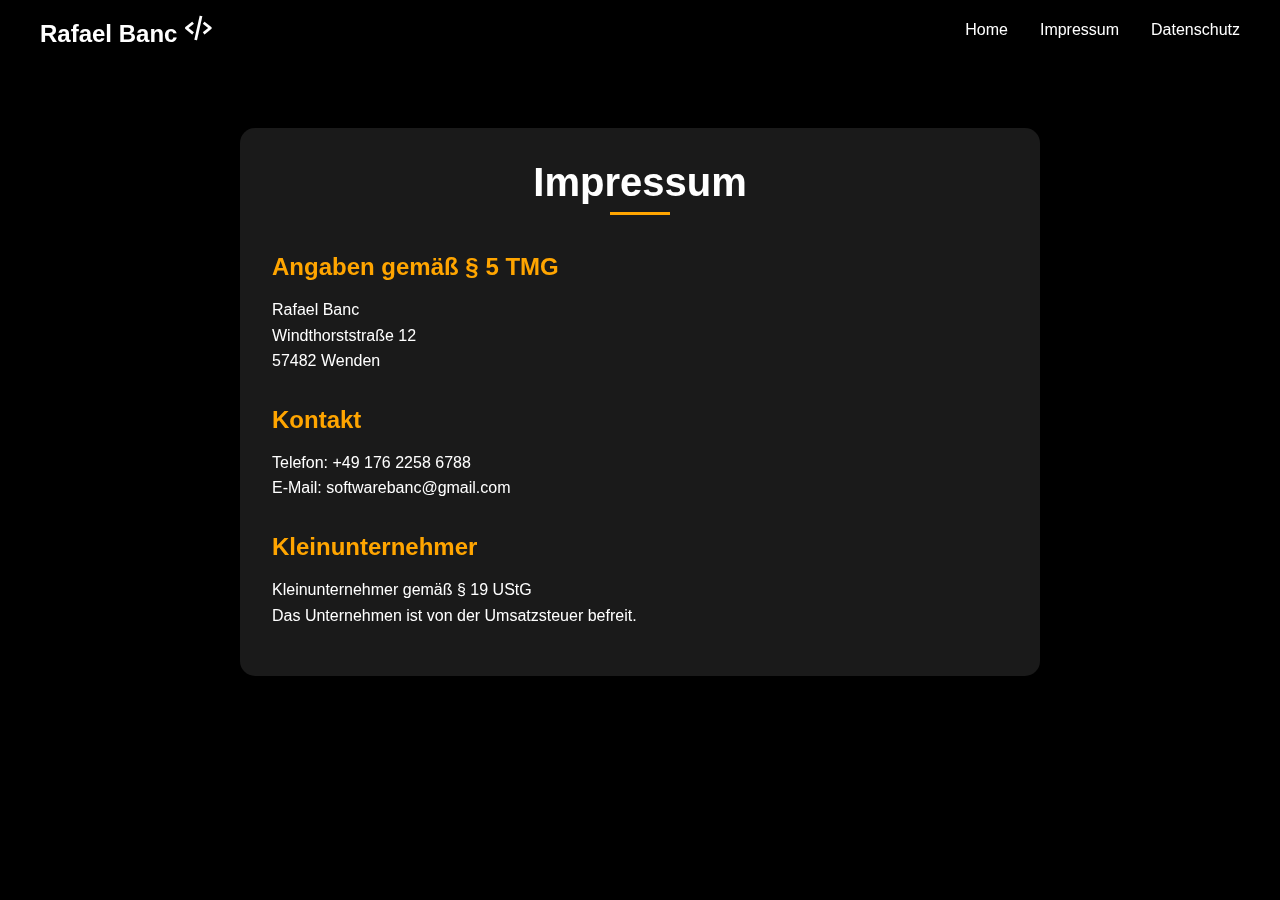
==== impressum.html @ 3b5b47be "Initial commit" ====
<!DOCTYPE html>
<html lang="en">
<head>
    <meta charset="UTF-8">
    <meta name="viewport" content="width=device-width, initial-scale=1.0">
    <link rel="stylesheet" href="https://fonts.googleapis.com/css2?family=Material+Symbols+Outlined:opsz,wght,FILL,GRAD@20..48,100..700,0..1,-50..200&icon_names=menu" />
    <link rel="stylesheet" href="style.css">
    <link href='https://unpkg.com/boxicons@2.1.4/css/boxicons.min.css' rel='stylesheet'>
    <link rel="stylesheet" href="sections.css">
    <link rel="stylesheet" href="footer.css">
    <script src="script.js" defer></script>
    <style>
        .legal-section {
            min-height: 100vh;
            background: rgba(0, 0, 0, 0.8);
            padding: 8rem 2rem 2rem 2rem;
            color: #fff;
        }

        .legal-content {
            max-width: 800px;
            margin: 0 auto;
            background: rgba(255, 255, 255, 0.1);
            backdrop-filter: blur(10px);
            padding: 2rem;
            border-radius: 15px;
        }

        .legal-content h1 {
            color: #fff;
            font-size: 2.5rem;
            text-align: center;
            margin-bottom: 3rem;
            position: relative;
        }

        .legal-content h1::after {
            content: '';
            position: absolute;
            width: 60px;
            height: 3px;
            background: orange;
            bottom: -10px;
            left: 50%;
            transform: translateX(-50%);
        }

        .legal-content h2 {
            color: orange;
            font-size: 1.5rem;
            margin: 2rem 0 1rem 0;
        }

        .legal-content p {
            margin-bottom: 1rem;
            line-height: 1.6;
        }

        .legal-content a {
            color: orange;
            text-decoration: none;
        }

        .legal-content a:hover {
            text-decoration: underline;
        }

        @media (max-width: 768px) {
            .legal-section {
                padding: 5rem 1rem 1rem 1rem;
            }

            .legal-content {
                padding: 1.5rem;
            }

            .legal-content h1 {
                font-size: 2rem;
            }
        }
    </style>
    <title>Impressum - Rafael Banc</title>
</head>
<body>
    <header>
        <div class="navbar">
            <div class="logo"><a href="/index.html">Rafael Banc</a>
                <i class='bx bx-code-alt'></i>
            </div>
            <ul class="links">
                <li><a href="/index.html">Home</a></li>
                <li><a href="/impressum.html">Impressum</a></li>
                <li><a href="/datenschutz.html">Datenschutz</a></li>
            </ul>
            
            <div class="toggle_btn">
                <span class="material-symbols-outlined">
                    menu
                    </span>
            </div>

            <div class="dropdown_menu">
                <li><a href="/index.html">Home</a></li>
                
                
                <li><a href="/datenschutz.html">Datenschutz</a></li>
                
            </div>
        </div>
    </header>
    

    <main class="legal-section">
        <div class="legal-content">
            <h1>Impressum</h1>
            
            <h2>Angaben gemäß § 5 TMG</h2>
            <p>Rafael Banc<br>
            Windthorststraße 12<br>
            57482 Wenden</p>

            <h2>Kontakt</h2>
            <p>Telefon: +49 176 2258 6788<br>
            E-Mail: softwarebanc@gmail.com</p>

            <h2>Kleinunternehmer</h2>
            <p>Kleinunternehmer gemäß § 19 UStG<br>
            Das Unternehmen ist von der Umsatzsteuer befreit.</p>

        
        </div>
    </main>
    
   
    
   
</body>
</html>
---- style.css ----
* {
    margin: 0;
    padding: 0;
    box-sizing: border-box;
    font-family: 'open sans', sans-serif;
}

body {
    height: 100vh;
    background-color: #000;
    background-image: url('mount.png');
    background-size: cover;
    background-position: center;
}

li {
    list-style: none;
}

a {
    text-decoration: none;
    color: #fff;
    font-size: 1rem;
}

a:hover {
    color: orange;
}
/* Header */

header {
    position: fixed;
    width: 100%;
    top: 0;
    left: 0;
    padding: 0 2rem;
    z-index: 1000;
    transition: background-color 0.3s ease, backdrop-filter 0.3s ease;
}

/* Blur-Effekt beim Scrollen */
header.scrolled {
    background: rgba(0, 0, 0, 0.5);
    backdrop-filter: blur(10px);
    -webkit-backdrop-filter: blur(10px);
}

.navbar {
    width: 100%;
    height: 60px;
    max-width: 1200px;
    margin: 0 auto;
    display: flex;
    align-items: center;
    justify-content: space-between;
}

.navbar .logo a{
    font-size: 1.5rem;
    font-weight: bold;
}

.navbar .links {
    display: flex;
    gap: 2rem;
}

.navbar .toggle_btn {
    color: #fff;
    font-size: 1.5rem;
    cursor: pointer;
    display: none;
}

.action_btn {
background-color: orange;
color: #fff;
padding: 0.5rem 1rem;
border: none;
outline: none;
border-radius: 20px;
font-size: 0.8rem;
font-weight: bold;
cursor: pointer;
transition: scale 0.2 ease;
}

.action_btn:hover {
    scale: 1.05;
    color: #fff;
}

.action_btn:active {
    scale: 0.95;
}

/* Dropdown-Menu */
.dropdown_menu {
    display: none;
    position: absolute;
    top: 60px;
    right: 2rem;
    width: 300px;
    height: 0;
    
    border-radius: 0 0 10px 10px;
    overflow: hidden;
    transition: all 0.3s ease;
}

.dropdown_menu.open {
    height: 240px;
   
}

.dropdown_menu.scrolled {
    background: rgba(0, 0, 0, 0.5);
    backdrop-filter: blur(10px);
    -webkit-backdrop-filter: blur(10px);
}

.dropdown_menu li {

    padding: 0.7rem;
    display: flex;
    align-items: center;
    justify-content: center;
}

.dropdown_menu .action_btn {
    width: 100%;
    text-align: center;
}

.bx-code-alt {
    font-size: 2rem;
    margin-right: 0.5rem;
    color: white;
}


/* RESPONSIVE DESIGN */
@media (max-width: 992px) {
    .navbar .links,
    .navbar > .action_btn {
        display: none;
    }

    .navbar .toggle_btn {
        display: block;
    }

    .dropdown_menu {
        display: block;
       
    }
}

@media (max-width: 576px) {
    .dropdown_menu {
        left: 2rem;
        width: unset;
       
    }
}
---- sections.css ----
#home {
    height: 100vh;
    display: flex;
    align-items: center;
    padding: 0 2rem;
}

.hero-content {
    max-width: 800px;
    margin-top: -60px; /* Offset für die Navbar */
    animation: fadeIn 1s ease-out;
}

.hero-content h1 {
    font-size: 3.5rem;
    color: #fff;
    margin-bottom: 1rem;
    text-shadow: 2px 2px 4px rgba(0, 0, 0, 0.5);
}

.hero-content p {
    font-size: 1.2rem;
    color: #fff;
    line-height: 1.6;
    margin-bottom: 2rem;
    max-width: 600px;
    text-shadow: 1px 1px 2px rgba(0, 0, 0, 0.5);
}

.highlight {
    color: orange;
}

@keyframes fadeIn {
    from {
        opacity: 0;
        transform: translateY(20px);
    }
    to {
        opacity: 1;
        transform: translateY(0);
    }
}

@media (max-width: 768px) {
    .hero-content h1 {
        font-size: 2.5rem;
    }
    
    .hero-content p {
        font-size: 1rem;
    }
}

/* about Section */

#about {
    min-height: 100vh;
    background: rgba(0, 0, 0, 0.8);
    display: flex;
    align-items: center;
    justify-content: center;
    padding: 4rem 2rem;
}

.about-content {
    max-width: 1200px;
    width: 100%;
    text-align: center;
}

.about-content h2 {
    color: #fff;
    font-size: 2.5rem;
    margin-bottom: 3rem;
    position: relative;
    display: inline-block;
}

.about-content h2::after {
    content: '';
    position: absolute;
    width: 60%;
    height: 3px;
    background: orange;
    bottom: -10px;
    left: 50%;
    transform: translateX(-50%);
}

.skills-container {
    display: grid;
    grid-template-columns: repeat(auto-fit, minmax(250px, 1fr));
    gap: 2rem;
    padding: 1rem;
}

.skill-card {
    background: rgba(255, 255, 255, 0.1);
    backdrop-filter: blur(10px);
    padding: 2rem;
    border-radius: 10px;
    transition: transform 0.3s ease;
}

.skill-card:hover {
    transform: translateY(-5px);
}

.skill-card i {
    font-size: 2.5rem;
    color: orange;
    margin-bottom: 1rem;
}

.skill-card h3 {
    color: #fff;
    font-size: 1.5rem;
    margin-bottom: 1rem;
}

.skill-card p {
    color: #fff;
    font-size: 1rem;
    line-height: 1.6;
}

@media (max-width: 768px) {
    .about-content h2 {
        font-size: 2rem;
    }
    
    .skills-container {
        grid-template-columns: 1fr;
        gap: 1.5rem;
    }
}
---- footer.css ----
.footer {
    
    bottom: 0;
    left: 0;
    width: 100%;
    background: rgba(255, 255, 255, 0.1);
    backdrop-filter: blur(15px);
    padding: 2rem;
    z-index: 100;
}

body {
padding-bottom: 300px;
}

.footer-content {
    max-width: 1200px;
    margin: 0 auto;
    display: flex;
    justify-content: space-between;
    align-items: flex-start;
    flex-wrap: wrap;
    gap: 2rem;
}

.footer-section {
    flex: 1;
    min-width: 250px;
}

.footer-section h3 {
    color: #fff;
    font-size: 1.2rem;
    margin-bottom: 1rem;
    font-weight: bold;
}

.footer-section p {
    color: #fff;
    font-size: 0.9rem;
    line-height: 1.5;
    margin-bottom: 1rem;
}

.footer-links {
    list-style: none;
    padding: 0;
}

.footer-links li {
    margin-bottom: 0.5rem;
}

.footer-links a {
    color: #fff;
    text-decoration: none;
    font-size: 0.9rem;
    transition: color 0.3s ease;
}

.footer-links a:hover {
    color: orange;
}

.social-links {
    display: flex;
    gap: 1rem;
    margin-top: 1rem;
}

.social-links a {
    color: #fff;
    font-size: 1.5rem;
    transition: color 0.3s ease;
}

.social-links a:hover {
    color: orange;
}

.footer-bottom {
    text-align: center;
    margin-top: 2rem;
    padding-top: 1rem;
    border-top: 1px solid rgba(255, 255, 255, 0.1);
    color: #fff;
    font-size: 0.8rem;
}

@media screen and (max-width: 992px) {
    .footer-section.info,
    .footer-section.links {
        display: none !important;
    }
    
    .footer-section {
        flex: 100%;
        text-align: center;
    }

    .footer-content {
        justify-content: center;
    }

    .social-links {
        justify-content: center;
        width: 100%; /* Wichtig für die Zentrierung */
    }
}

@media screen and (max-width: 576px) {
    .footer-content {
        padding: 2rem 1rem;
        gap: 1rem;
    }
    
    .social-links {
        justify-content: center;
        width: 100%;
    }
}
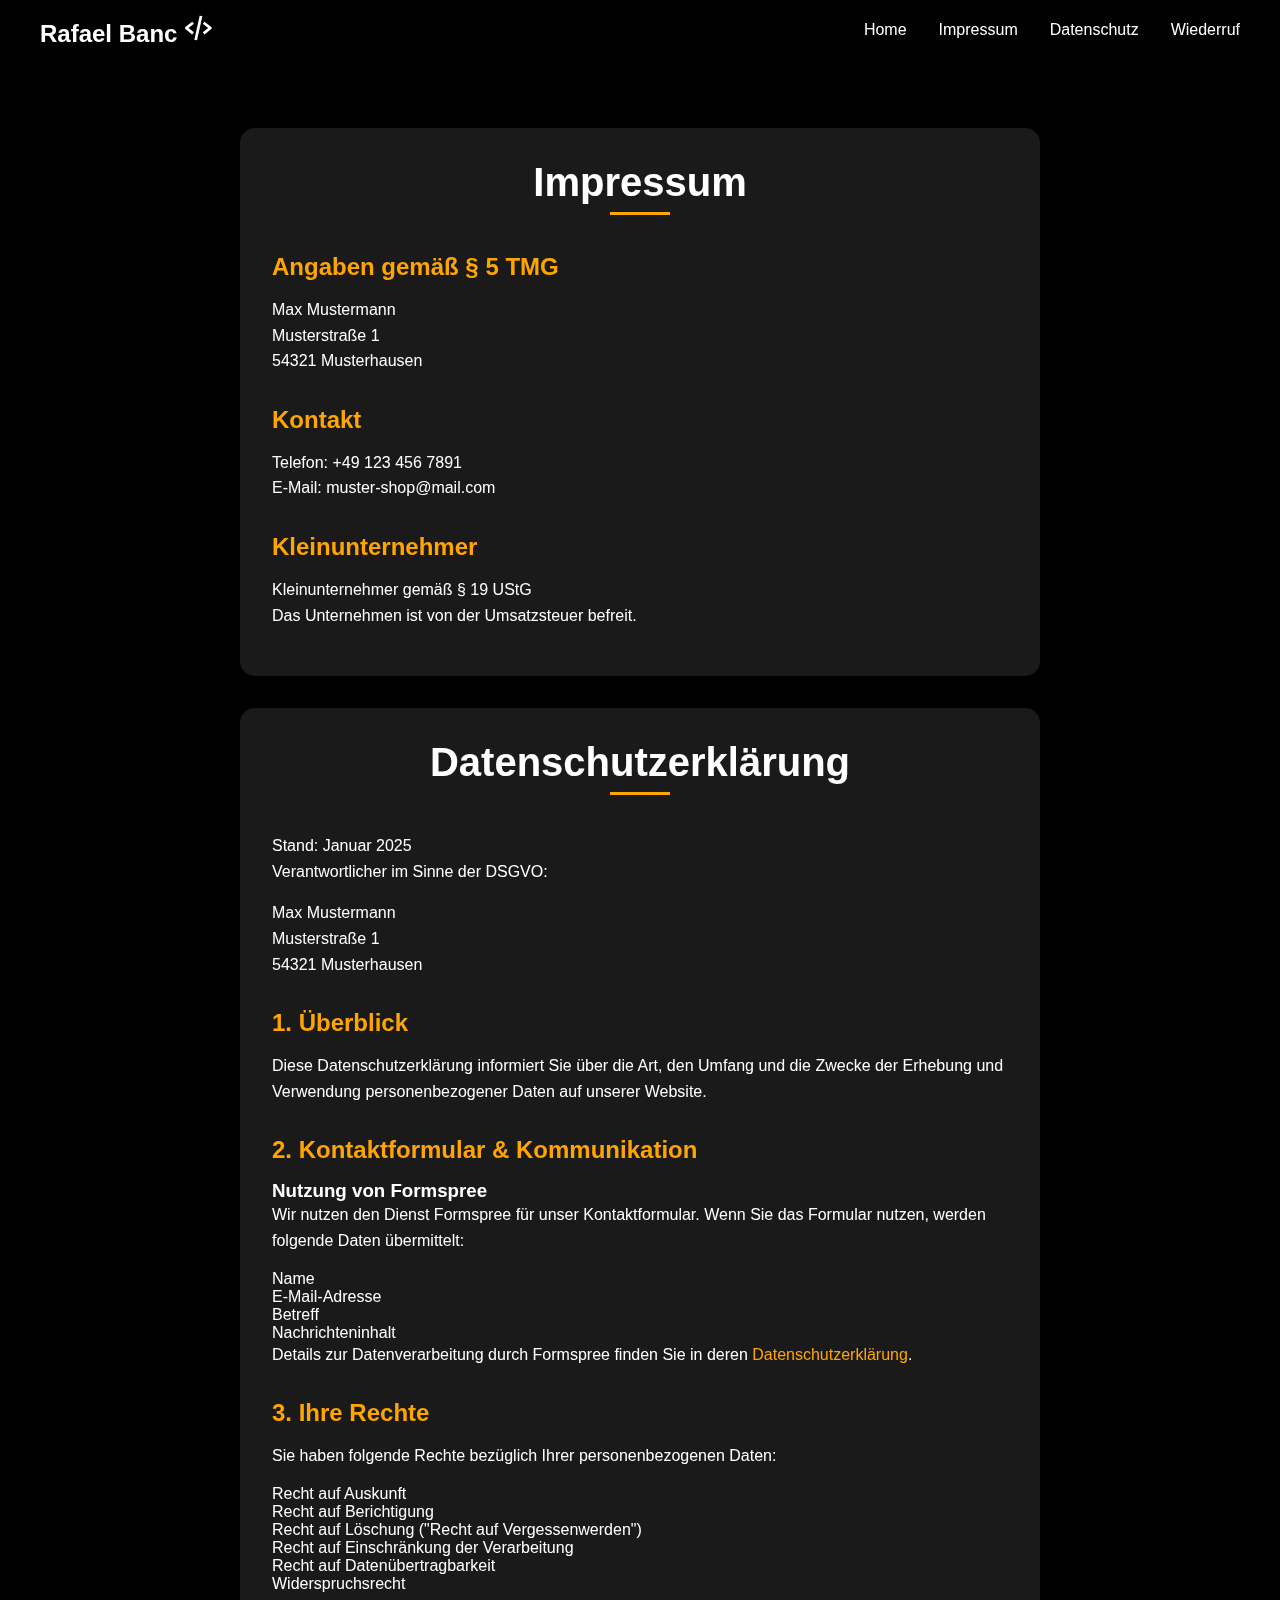
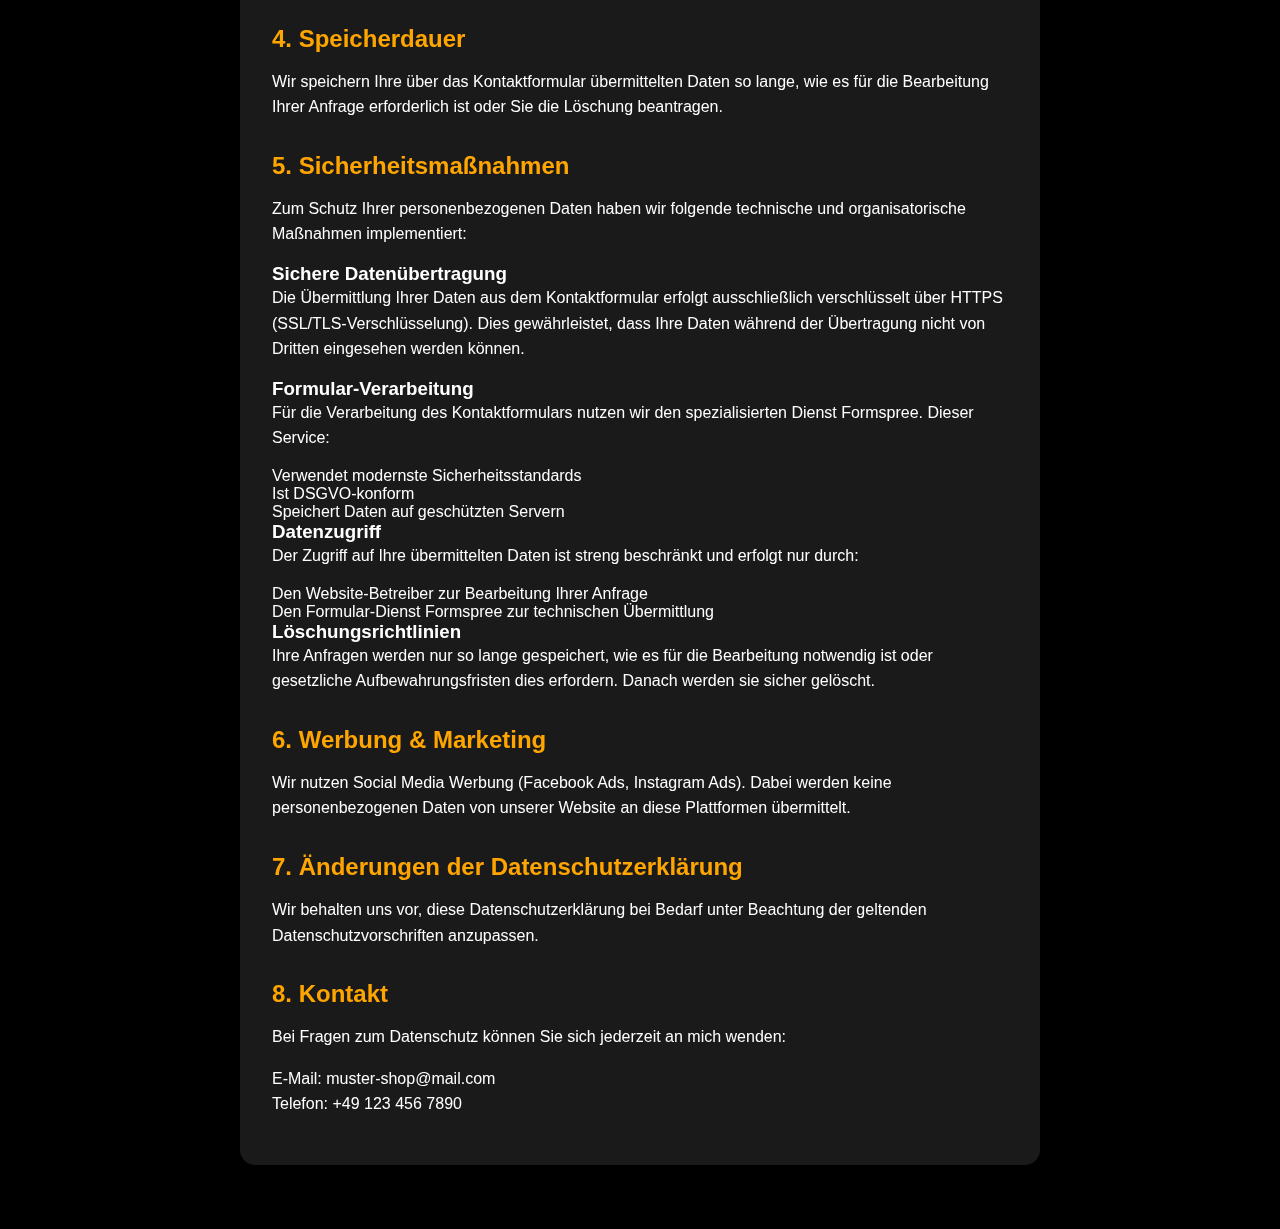
==== commit 75dacf51: "merge impressum & Datenschutzerklärung to singlepage-legal policy" ====
--- a/impressum.html
+++ b/impressum.html
@@ -15,6 +15,7 @@
             background: rgba(0, 0, 0, 0.8);
             padding: 8rem 2rem 2rem 2rem;
             color: #fff;
+            
         }
 
         .legal-content {
@@ -24,6 +25,7 @@
             backdrop-filter: blur(10px);
             padding: 2rem;
             border-radius: 15px;
+            margin-bottom: 2rem;
         }
 
         .legal-content h1 {
@@ -79,7 +81,7 @@
             }
         }
     </style>
-    <title>Impressum - Rafael Banc</title>
+    <title>Impressum - Max Mustermann</title>
 </head>
 <body>
     <header>
@@ -89,8 +91,9 @@
             </div>
             <ul class="links">
                 <li><a href="/index.html">Home</a></li>
-                <li><a href="/impressum.html">Impressum</a></li>
-                <li><a href="/datenschutz.html">Datenschutz</a></li>
+                <li><a href="#impressum.html">Impressum</a></li>
+                <li><a href="#datenschutz">Datenschutz</a></li>
+                <li><a href="#wiederruf">Wiederruf</a></li>
             </ul>
             
             <div class="toggle_btn">
@@ -101,9 +104,9 @@
 
             <div class="dropdown_menu">
                 <li><a href="/index.html">Home</a></li>
+                <li><a href="#wiederruf">Wiederruf</a></li>
                 
-                
-                <li><a href="/datenschutz.html">Datenschutz</a></li>
+                <li><a href="#datenschutz">Datenschutz</a></li>
                 
             </div>
         </div>
@@ -115,13 +118,13 @@
             <h1>Impressum</h1>
             
             <h2>Angaben gemäß § 5 TMG</h2>
-            <p>Rafael Banc<br>
-            Windthorststraße 12<br>
-            57482 Wenden</p>
+            <p>Max Mustermann<br>
+            Musterstraße 1<br>
+            54321 Musterhausen</p>
 
             <h2>Kontakt</h2>
-            <p>Telefon: +49 176 2258 6788<br>
-            E-Mail: softwarebanc@gmail.com</p>
+            <p>Telefon: +49 123 456 7891<br>
+            E-Mail: muster-shop@mail.com</p>
 
             <h2>Kleinunternehmer</h2>
             <p>Kleinunternehmer gemäß § 19 UStG<br>
@@ -129,8 +132,81 @@
 
         
         </div>
+   
+        <div class="legal-content">
+            <h1>Datenschutzerklärung</h1>
+
+            <div class="privacy-highlight">
+                <p>Stand: Januar 2025<br>
+                Verantwortlicher im Sinne der DSGVO:<br>
+                <p>Max Mustermann<br>
+                    Musterstraße 1<br>
+                    54321 Musterhausen</p>
+            </div>
+
+            <h2>1. Überblick</h2>
+            <p>Diese Datenschutzerklärung informiert Sie über die Art, den Umfang und die Zwecke der Erhebung und Verwendung personenbezogener Daten auf unserer Website.</p>
+
+            <h2>2. Kontaktformular & Kommunikation</h2>
+            <h3>Nutzung von Formspree</h3>
+            <p>Wir nutzen den Dienst Formspree für unser Kontaktformular. Wenn Sie das Formular nutzen, werden folgende Daten übermittelt:</p>
+            <ul>
+                <li>Name</li>
+                <li>E-Mail-Adresse</li>
+                <li>Betreff</li>
+                <li>Nachrichteninhalt</li>
+            </ul>
+            <p>Details zur Datenverarbeitung durch Formspree finden Sie in deren <a href="https://formspree.io/legal/privacy-policy" target="_blank">Datenschutzerklärung</a>.</p>
+
+            <h2>3. Ihre Rechte</h2>
+            <p>Sie haben folgende Rechte bezüglich Ihrer personenbezogenen Daten:</p>
+            <ul>
+                <li>Recht auf Auskunft</li>
+                <li>Recht auf Berichtigung</li>
+                <li>Recht auf Löschung ("Recht auf Vergessenwerden")</li>
+                <li>Recht auf Einschränkung der Verarbeitung</li>
+                <li>Recht auf Datenübertragbarkeit</li>
+                <li>Widerspruchsrecht</li>
+            </ul>
+
+            <h2>4. Speicherdauer</h2>
+            <p>Wir speichern Ihre über das Kontaktformular übermittelten Daten so lange, wie es für die Bearbeitung Ihrer Anfrage erforderlich ist oder Sie die Löschung beantragen.</p>
+
+            <h2>5. Sicherheitsmaßnahmen</h2>
+            <p>Zum Schutz Ihrer personenbezogenen Daten haben wir folgende technische und organisatorische Maßnahmen implementiert:</p>
+            
+            <h3>Sichere Datenübertragung</h3>
+            <p>Die Übermittlung Ihrer Daten aus dem Kontaktformular erfolgt ausschließlich verschlüsselt über HTTPS (SSL/TLS-Verschlüsselung). Dies gewährleistet, dass Ihre Daten während der Übertragung nicht von Dritten eingesehen werden können.</p>
+            
+            <h3>Formular-Verarbeitung</h3>
+            <p>Für die Verarbeitung des Kontaktformulars nutzen wir den spezialisierten Dienst Formspree. Dieser Service:</p>
+            <ul>
+                <li>Verwendet modernste Sicherheitsstandards</li>
+                <li>Ist DSGVO-konform</li>
+                <li>Speichert Daten auf geschützten Servern</li>
+            </ul>
+            
+            <h3>Datenzugriff</h3>
+            <p>Der Zugriff auf Ihre übermittelten Daten ist streng beschränkt und erfolgt nur durch:</p>
+            <ul>
+                <li>Den Website-Betreiber zur Bearbeitung Ihrer Anfrage</li>
+                <li>Den Formular-Dienst Formspree zur technischen Übermittlung</li>
+            </ul>
+            
+            <h3>Löschungsrichtlinien</h3>
+            <p>Ihre Anfragen werden nur so lange gespeichert, wie es für die Bearbeitung notwendig ist oder gesetzliche Aufbewahrungsfristen dies erfordern. Danach werden sie sicher gelöscht.</p>
+            <h2>6. Werbung & Marketing</h2>
+            <p>Wir nutzen Social Media Werbung (Facebook Ads, Instagram Ads). Dabei werden keine personenbezogenen Daten von unserer Website an diese Plattformen übermittelt.</p>
+
+            <h2>7. Änderungen der Datenschutzerklärung</h2>
+            <p>Wir behalten uns vor, diese Datenschutzerklärung bei Bedarf unter Beachtung der geltenden Datenschutzvorschriften anzupassen.</p>
+
+            <h2>8. Kontakt</h2>
+            <p>Bei Fragen zum Datenschutz können Sie sich jederzeit an mich wenden:</p>
+            <p>E-Mail: muster-shop@mail.com<br>
+            Telefon: +49 123 456 7890 </p>
+        </div>
     </main>
-    
    
     
    
--- a/style.css
+++ b/style.css
@@ -110,6 +110,9 @@
 
 .dropdown_menu.open {
     height: 240px;
+    background: rgba(0, 0, 0, 0.5);
+    backdrop-filter: blur(10px);
+    -webkit-backdrop-filter: blur(10px);
    
 }
 
--- a/sections.css
+++ b/sections.css
@@ -1,34 +1,174 @@
 #home {
+    
     height: 100vh;
     display: flex;
     align-items: center;
     padding: 0 2rem;
+    position: relative;
+    overflow: hidden;
+}
+
+/* Overlay für besseren Text-Kontrast */
+#home::before {
+    content: '';
+    position: absolute;
+    top: 0;
+    left: 0;
+    width: 100%;
+    height: 100%;
+    background: linear-gradient(
+        to right,
+        rgba(0, 0, 0, 0.8) 0%,
+        rgba(0, 0, 0, 0.4) 100%
+    );
+    z-index: 1;
 }
 
 .hero-content {
-    max-width: 800px;
-    margin-top: -60px; /* Offset für die Navbar */
-    animation: fadeIn 1s ease-out;
-}
-
-.hero-content h1 {
+    max-width: 1200px;
+    margin: 0 auto;
+    position: relative;
+    z-index: 2;
+    display: grid;
+    grid-template-columns: 1fr 1fr;
+    gap: 4rem;
+    align-items: center;
+    animation: fadeIn 1.2s ease-out;
+}
+
+.hero-text {
+    padding-right: 2rem;
+}
+
+.hero-badge {
+    display: inline-block;
+    background: rgba(255, 165, 0, 0.2);
+    color: orange;
+    padding: 0.5rem 1rem;
+    border-radius: 25px;
+    font-size: 0.9rem;
+    margin-bottom: 1rem;
+    backdrop-filter: blur(5px);
+}
+
+.hero-title {
     font-size: 3.5rem;
     color: #fff;
-    margin-bottom: 1rem;
-    text-shadow: 2px 2px 4px rgba(0, 0, 0, 0.5);
-}
-
-.hero-content p {
+    margin-bottom: 1.5rem;
+    line-height: 1.2;
+    font-weight: 700;
+}
+
+.hero-subtitle {
     font-size: 1.2rem;
-    color: #fff;
+    color: rgba(255, 255, 255, 0.9);
+    margin-bottom: 2rem;
     line-height: 1.6;
-    margin-bottom: 2rem;
-    max-width: 600px;
-    text-shadow: 1px 1px 2px rgba(0, 0, 0, 0.5);
-}
-
-.highlight {
-    color: orange;
+    max-width: 500px;
+   
+}
+
+.hero-features {
+    display: flex;
+    gap: 2rem;
+    margin-bottom: 2.5rem;
+}
+
+.feature-item {
+    display: flex;
+    align-items: center;
+    gap: 0.5rem;
+    color: #fff;
+}
+
+.feature-item i {
+    color: orange;
+}
+
+.cta-container {
+    display: flex;
+    gap: 1rem;
+    align-items: center;
+}
+
+.cta-primary {
+    background: orange;
+    color: #fff;
+    padding: 1rem 2rem;
+    border-radius: 25px;
+    font-weight: bold;
+    transition: all 0.3s ease;
+    text-align: center;
+}
+
+.cta-primary:hover {
+    transform: translateY(-3px);
+    box-shadow: 0 5px 15px rgba(255, 165, 0, 0.3);
+}
+
+.cta-secondary {
+    color: #fff;
+    display: flex;
+    align-items: center;
+    gap: 0.5rem;
+    padding: 0.5rem 1rem;
+    transition: color 0.3s ease;
+}
+
+.cta-secondary:hover {
+    color: orange;
+}
+
+.hero-image {
+    position: relative;
+    height: 500px;
+    display: flex;
+    align-items: center;
+    justify-content: center;
+}
+
+.hero-image img {
+    max-width: 100%;
+    height: auto;
+    border-radius: 20px;
+    box-shadow: 0 20px 40px rgba(0, 0, 0, 0.3);
+}
+
+.floating-card {
+    position: absolute;
+    background: rgba(255, 255, 255, 0.1);
+    backdrop-filter: blur(10px);
+    padding: 1rem;
+    border-radius: 15px;
+    color: #fff;
+    display: flex;
+    align-items: center;
+    gap: 1rem;
+    animation: float 3s ease-in-out infinite;
+}
+
+.floating-card.top {
+    top: 20%;
+    right: -30px;
+}
+
+.floating-card.bottom {
+    bottom: 20%;
+    left: -30px;
+}
+
+.floating-card i {
+    font-size: 1.5rem;
+    color: orange;
+}
+
+@keyframes float {
+    0%, 100% {
+        transform: translateY(0);
+    }
+    50% {
+        transform: translateY(-20px);
+    }
 }
 
 @keyframes fadeIn {
@@ -42,13 +182,48 @@
     }
 }
 
+/* Responsive Design */
+@media (max-width: 992px) {
+    .hero-content {
+        grid-template-columns: 1fr;
+        text-align: center;
+        gap: 2rem;
+    }
+
+    .hero-text {
+        padding-right: 0;
+    }
+
+    .hero-features {
+        justify-content: center;
+    }
+
+    .cta-container {
+        justify-content: center;
+    }
+
+    .hero-image {
+        height: 400px;
+    }
+}
+
 @media (max-width: 768px) {
-    .hero-content h1 {
+    .hero-title {
         font-size: 2.5rem;
     }
-    
-    .hero-content p {
+
+    .hero-subtitle {
         font-size: 1rem;
+    }
+
+    .hero-features {
+        flex-direction: column;
+        align-items: center;
+        gap: 1rem;
+    }
+
+    .floating-card {
+        display: none;
     }
 }
 
